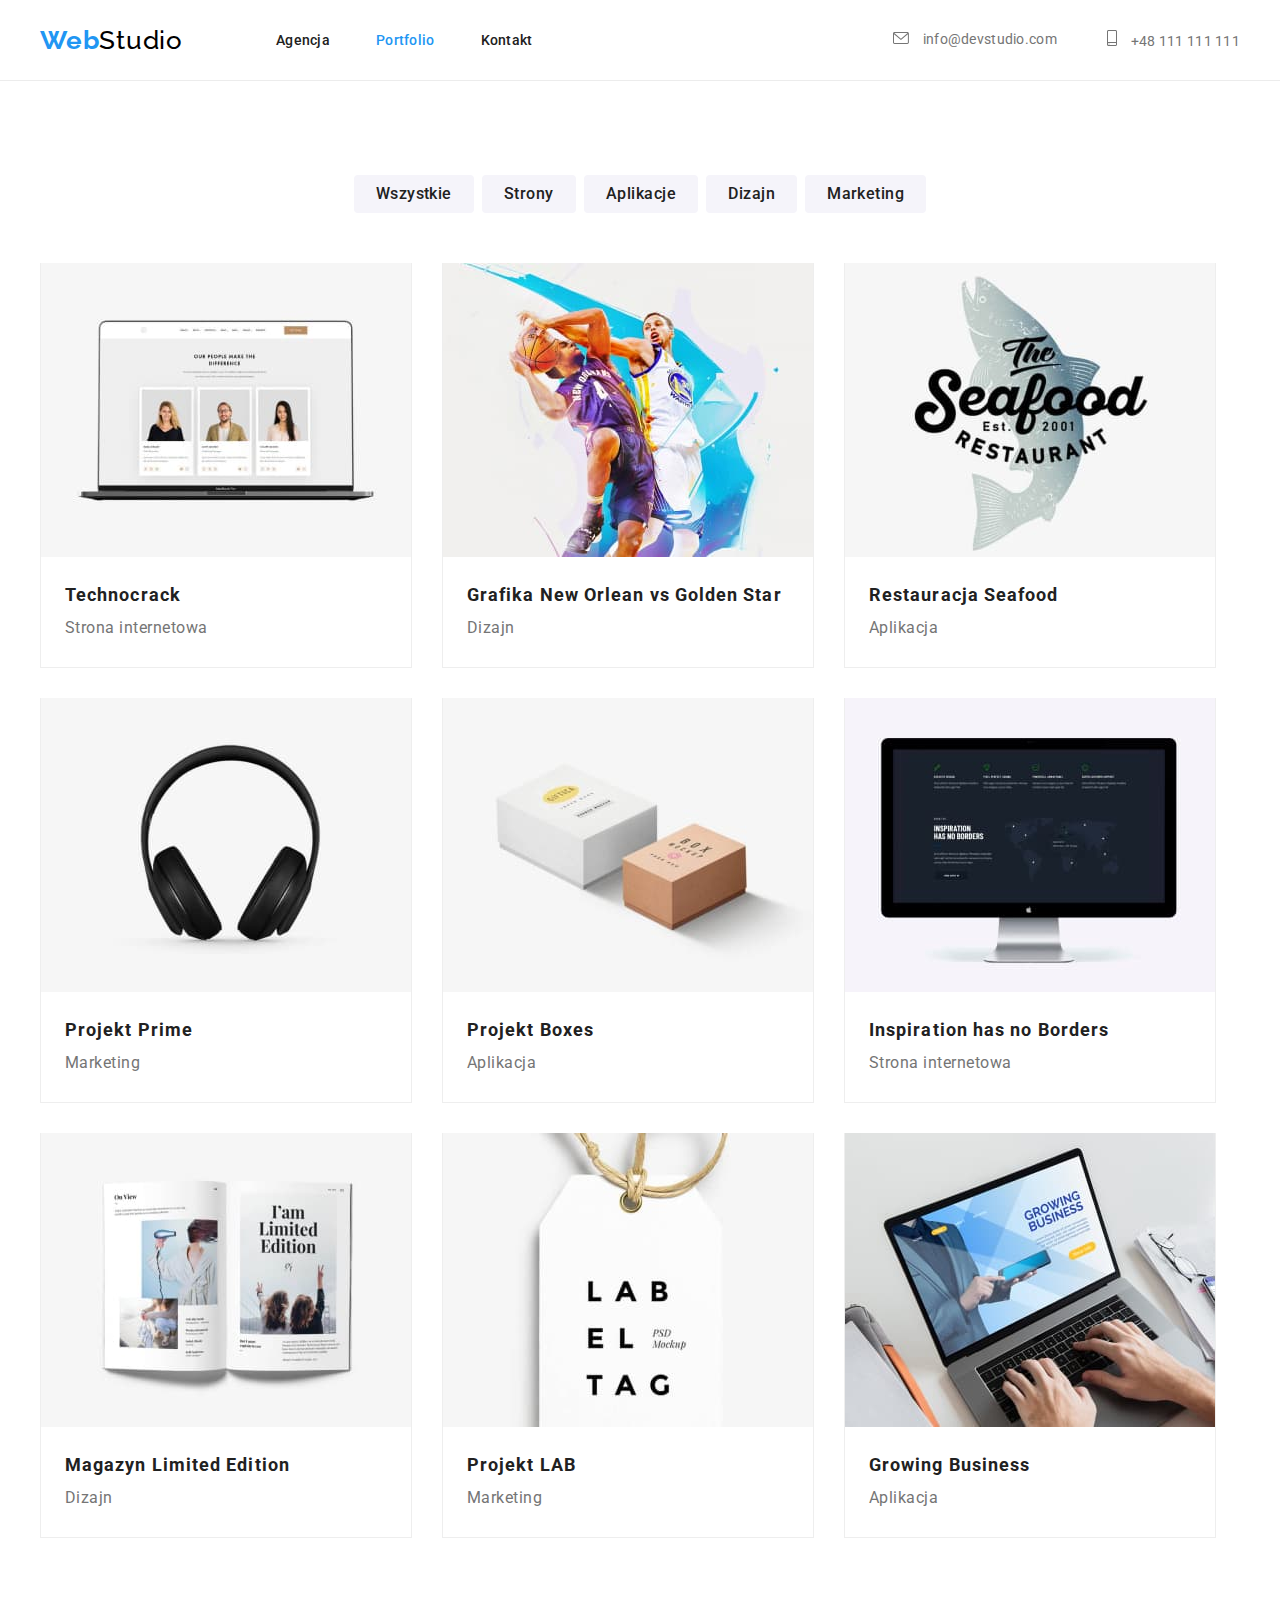
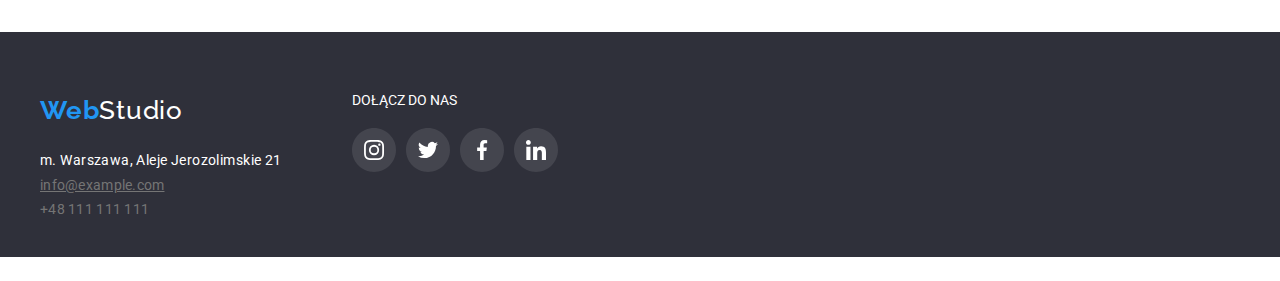
==== portfolio.html @ 901f7ece "Add files via upload" ====
<!DOCTYPE html>
<html lang="en">
  <head>
    <meta charset="UTF-8" />
    <meta http-equiv="X-UA-Compatible" content="IE=edge" />
    <meta name="viewport" content="width=device-width, initial-scale=1.0" />
    <title>Portfolio</title>
    <link
      rel="stylesheet"
      href="https://cdnjs.cloudflare.com/ajax/libs/modern-normalize/1.1.0/modern-normalize.min.css"
    />
    <link rel="preconnect" href="https://fonts.googleapis.com" />
    <link rel="preconnect" href="https://fonts.gstatic.com" crossorigin />
    <link
      href="https://fonts.googleapis.com/css2?family=Raleway:wght@700&family=Roboto:wght@400;500;700;900&display=swap"
      rel="stylesheet"
    />
    <link rel="stylesheet" href="css/styles.css" />
  </head>
  <header class="header">
    <div class="container">
      <div class="header-container">
        <a class="link-normal" href="./index.html"
          ><span class="web-title">Web</span
          ><span class="web-title-black">Studio</span>
        </a>
        <nav class="nav">
          <ul class="nav-list">
            <li><a class="link-normal" href="./index.html">Agencja</a></li>
            <li>
              <a class="link-normal link-current" href="./portfolio.html"
                >Portfolio</a
              >
            </li>
            <li><a class="link-normal" href="#">Kontakt</a></li>
          </ul>
        </nav>
        <ul class="contact-list">
          <li>
            <svg class="icon-contacts" height="12px" width="16px">
              <use href="./images/icons.svg#icon-envelope"></use>
            </svg>
            <a class="contacts" href="mailto:info@devstudio.com"
              >info@devstudio.com</a
            >
          </li>
          <li>
            <svg class="icon-contacts" height="16px" width="10px">
              <use href="./images/icons.svg#icon-smartphone"></use>
            </svg>
            <a class="contacts" href="tel:+48111111111">+48 111 111 111</a>
          </li>
        </ul>
      </div>
    </div>
  </header>
  <body>
    <main>
      <section class="section">
        <div class="container">
          <ul class="flex-buttons" style="list-style: none">
            <li>
              <button class="button-filter" type="button">Wszystkie</button>
            </li>
            <li><button class="button-filter" type="button">Strony</button></li>
            <li>
              <button class="button-filter" type="button">Aplikacje</button>
            </li>
            <li><button class="button-filter" type="button">Dizajn</button></li>
            <li>
              <button class="button-filter" type="button">Marketing</button>
            </li>
          </ul>
            <ul class="photos-cards">
              <li class="photos-li">
                <figure class="fig">
                  <img
                    src="./images/technocrack.jpg"
                    width="370"
                    height="294"
                    alt="Photo of John Doe"
                  />
                  <figcaption>
                    <p class="image-title">Technocrack</p>
                    <p class="image-text">Strona internetowa</p>
                  </figcaption>
                </figure>
              </li>
              <li class="photos-li">
                <figure class="fig">
                  <img
                    src="./images/orlean-star.jpg"
                    width="370"
                    height="294"
                    alt="Photo of John Doe"
                  />
                  <figcaption>
                    <p class="image-title">Grafika New Orlean vs Golden Star</p>
                    <p class="image-text">Dizajn</p>
                  </figcaption>
                </figure>
              </li>
              <li class="photos-li">
                <figure class="fig">
                  <img
                    src="./images/seafood.jpg"
                    width="370"
                    height="294"
                    alt="Photo of John Doe"
                  />
                  <figcaption>
                    <p class="image-title">Restauracja Seafood</p>
                    <p class="image-text">Aplikacja</p>
                  </figcaption>
                </figure>
              </li>
              <li class="photos-li">
                <figure class="fig">
                  <img
                    src="./images/prime.jpg"
                    width="370"
                    height="294"
                    alt="Photo of John Doe"
                  />
                  <figcaption>
                    <p class="image-title">Projekt Prime</p>
                    <p class="image-text">Marketing</p>
                  </figcaption>
                </figure>
              </li>
              <li class="photos-li">
                <figure class="fig">
                  <img
                    src="./images/boxes.jpg"
                    width="370"
                    height="294"
                    alt="Photo of John Doe"
                  />
                  <figcaption>
                    <p class="image-title">Projekt Boxes</p>
                    <p class="image-text">Aplikacja</p>
                  </figcaption>
                </figure>
              </li>
              <li class="photos-li">
                <figure class="fig">
                  <img
                    src="./images/inspiration.jpg"
                    width="370"
                    height="294"
                    alt="Photo of John Doe"
                  />
                  <figcaption>
                    <p class="image-title">Inspiration has no Borders</p>
                    <p class="image-text">Strona internetowa</p>
                  </figcaption>
                </figure>
              </li>
              <li class="photos-li">
                <figure class="fig">
                  <img
                    src="./images/magasine.jpg"
                    width="370"
                    height="294"
                    alt="Photo of John Doe"
                  />
                  <figcaption>
                    <p class="image-title">Magazyn Limited Edition</p>
                    <p class="image-text">Dizajn</p>
                  </figcaption>
                </figure>
              </li>
              <li class="photos-li">
                <figure class="fig">
                  <img
                    src="./images/project-lab.jpg"
                    width="370"
                    height="294"
                    alt="Photo of John Doe"
                  />
                  <figcaption>
                    <p class="image-title">Projekt LAB</p>
                    <p class="image-text">Marketing</p>
                  </figcaption>
                </figure>
              </li>
              <li class="photos-li">
                <figure class="fig">
                  <img
                    src="./images/growing.jpg"
                    width="370"
                    height="294"
                    alt="Photo of John Doe"
                  />
                  <figcaption>
                    <p class="image-title">Growing Business</p>
                    <p class="image-text">Aplikacja</p>
                  </figcaption>
                </figure>
              </li>
            </ul>
          </div>
        </div>
      </section>
    </main>
  </body>
  <footer class="footer">
    <section class="section foot-padd">
      <div class="container">
        <div class="foot-flex">
          <div class="foot-item">
            <a class="link-normal" href="./index.html"
              ><span class="web-title">Web</span
              ><span class="web-title-white">Studio</span></a
            >
            <address class="address-padd">
              <span class="address">m. Warszawa, Aleje Jerozolimskie 21</span
              ><br />
              <span class="contacts mail">info@example.com</span><br />
              <span class="contacts">+48 111 111 111</span><br />
            </address>
          </div>
          <div class="foot-item">
            <p>DOŁĄCZ DO NAS</p>
            <div class="foot-item-icon">
            <svg class="icon-socials">
              <use href="./images/icons.svg#icon-instagram"></use>
            </svg>
            <svg class="icon-socials">
              <use href="./images/icons.svg#icon-twitter"></use>
            </svg>
            <svg class="icon-socials">
              <use href="./images/icons.svg#icon-facebook"></use>
            </svg>
            <svg class="icon-socials">
              <use href="./images/icons.svg#icon-linkedin"></use>
            </svg>
            </div>
        </div>
      </div>
    </section>
  </footer>
</html>
---- css/styles.css ----
/* html main styles */
body {
  font-family: "Roboto", sans-serif;
  color: #212121;
}
img {
  display: block;
}
.image-title {
  font-weight: 700;
  font-size: 18px;
  line-height: 200%;
  letter-spacing: 0.06em;
  margin: 20px 24px 0px 24px;
}

.image-text {
  font-size: 16px;
  line-height: 188%;
  letter-spacing: 0.03em;
  color: #757575;
  margin: 0px 24px 0px 24px;
}

.main-title {
  font-weight: 900;
  font-size: 44px;
  line-height: 60px;
  letter-spacing: 0.06em;
  text-transform: uppercase;
  color: #ffffff;
  align-items: center;
  text-align: center;
}
.feature-title {
  font-weight: 700;
  font-size: 14px;
  line-height: 16px;
  letter-spacing: 0.03em;
  text-transform: uppercase;
  padding: 0px 0px 10px 0px;
}

.feature-text {
  max-width: 270px;
  font-size: 14px;
  line-height: 24px;
  letter-spacing: 0.03em;
  color: #757575;
}

.subtitle {
  font-weight: 700;
  font-size: 36px;
  line-height: 42px;
  letter-spacing: 0.03em;
  text-align: center;
  padding: 0px 0px 50px 0px;
}

.name-title {
  font-weight: 500;
  font-size: 16px;
  line-height: 19px;
  letter-spacing: 0.03em;
  text-align: center;
  padding: 30px 0px 10px 0px;
}

.name-text {
  font-size: 16px;
  line-height: 19px;
  letter-spacing: 0.03em;
  color: #757575;
  text-align: center;
}

.web-title {
  font-family: "Raleway";
  text-decoration: none;
  font-weight: 700;
  font-size: 26px;
  line-height: 31px;
  letter-spacing: 0.03em;
  color: #2196f3;
}
.web-title-black {
  font-family: "Raleway";
  font-size: 26px;
  line-height: 36px;
  letter-spacing: 0.03em;
  color: #000000;
}

.web-title-white {
  font-family: "Raleway";
  font-size: 26px;
  line-height: 36px;
  letter-spacing: 0.03em;
  color: #ffffff;
}

.link-normal {
  text-decoration: none;
  color: #212121;
  font-family: "Roboto";
  font-weight: 500;
  font-size: 14px;
  line-height: 16px;
  letter-spacing: 0.02em;
}

.link-normal:hover {
  color: #2196f3;
}

.link-current {
  color: #2196f3;
}

.contacts {
  color: #757575;
  font-style: normal;
  font-family: "Roboto";
  font-size: 14px;
  line-height: 16px;
  letter-spacing: 0.02em;
  text-decoration: none;
}

.mail {
  text-decoration-line: underline;
}

.contacts:hover {
  color: #2196f3;
}

.button-filter:hover {
  background: #2196f3;
}
.button-filter {
  padding: 0px 22px;
  cursor: pointer;
  height: 38px;
  background: #f5f4fa;
  border-radius: 4px;
  font-weight: 500;
  font-size: 16px;
  line-height: 162%;
  text-align: center;
  letter-spacing: 0.03em;
  color: #212121;
  border-radius: 4px;
  border: none;
}

.button-head {
  width: 200px;
  height: 50px;
  cursor: pointer;
  background: #2196f3;
  box-shadow: 0px 4px 4px rgba(0, 0, 0, 0.15);
  border-radius: 4px;
  font-weight: 700;
  font-size: 16px;
  line-height: 30px;
  letter-spacing: 0.06em;
  color: #ffffff;
  text-align: center;
  align-items: center;
}

.button-head:hover {
  background: #ffffff;
  color: #000000;
}

.address {
  font-family: "Roboto";
  font-style: normal;
  font-size: 14px;
  line-height: 171%;
  letter-spacing: 0.03em;
  color: #ffffff;
}

.header {
  background: #ffffff;
  max-width: 1600px;
  margin: auto;
  border: 1px solid #ececec;
  border-width: 0px 0px 1px 0px;
}

.banner {
  background-image: linear-gradient(
      0deg,
      rgba(47, 48, 58, 0.4) 0%,
      rgba(47, 48, 58, 0.4) 100%
    ),
    url("../images/main-background.jpg");
  background-repeat: no-repeat;
  background-size: cover;

  height: 600px;
}
.footer {
  background: #2f303a;
  max-width: 1600px;
  margin: auto;
  height: 225px;
}
/* html main styles */
/* flexbox main styles */
* {
  box-sizing: border-box;
  margin: 0;
  padding: 0;
}

.container {
  width: 1200px;
  height: 100%;
  margin: auto;
}

.section {
  max-width: 1600px;
  padding: 94px 0px 94px 0px;
  margin: auto;
}
/* flexbox main styles */
/* portolio header */
.header-container {
  width: 1200px;
  height: 80px;
  display: flex;
  align-items: center;
  justify-content: flex-start;
  gap: 93px;
}

.nav-list {
  list-style: none;
  display: flex;
  gap: 46px;
}

.contact-list {
  list-style: none;
  display: flex;
  gap: 50px;
  margin-right: 0px;
  margin-left: auto;
}

/* portolio header */
/* portolio photo cards */
.photos-cards {
  display: flex;
  height: 100%;
  list-style: none;
  flex-wrap: wrap;
  column-gap: 30px;
  gap: 30px;
}

.photos-li {
  flex-basis: calc(100% / 3);
  border: 1px solid #eeeeee;
  border-width: 0px 1px 1px 1px;
  max-width: fit-content;
  column-gap: 30px;
  gap: 30px;
}

.fig {
  background: #ffffff;
  width: 370px;
  height: 404px;
}
.flex-buttons {
  display: flex;
  justify-content: center;
  list-style: none;
  gap: 8px;
  padding-bottom: 50px;
}
/* portolio photo cards */
/*  footer */
.address-padd {
  padding: 20px 0px 0px 0px;
  line-height: 24px;
}
.address-padd span {
  margin: 9px 0px 9px 0px;
}
.foot-padd {
  padding: 60px 0px 60px 0px;
}
.foot-flex {
  display: flex;
  flex-direction: row;
  gap: 70px;
}
.foot-item {
  display: flex;
  flex-direction: column;
}
.foot-item-icon {
  display: flex;
  flex-direction: row;
  gap: 10px;
  padding: 20px 0px 0px 0px;
}
.foot-item p {
  color: #ffffff;
  font-size: 14px;
}

/*  footer */
/* agencja banner */
.banner-flex {
  display: flex;
  flex-direction: column;
  align-items: center;
  gap: 30px;
  padding: 94px 0px 0px 0px;
}
.ban-tit-items {
  justify-content: center;
  max-width: 696px;
  max-height: 120px;
}
.ban-tit-button {
  justify-content: center;
}
/* agencja banner */
/* agencja czym sie zajmujemy */
.about-section {
  display: flex;
  list-style: none;
  max-width: 1170px;
  gap: 30px;
}
.about-li {
  justify-content: space-between;
}
.work-section {
  display: flex;
  list-style: none;
  flex-direction: column;
  align-items: center;
}
.work-img {
  display: flex;
  list-style: none;
  flex-direction: row;
  gap: 30px;
}
.work-subtitle {
  list-style: none;
}
.work-img figure {
  background: #ffffff;
  width: 270px;
  height: 368px;
  box-shadow: 0px 1px 3px rgba(0, 0, 0, 0.12), 0px 1px 1px rgba(0, 0, 0, 0.14),
    0px 2px 1px rgba(0, 0, 0, 0.2);
  border-radius: 0px 0px 4px 4px;
}

/* icons svg  styles */

.icon-contacts {
  margin-left: 0px;
  margin-right: 10px;
}

.icon-socials {
  height: 44px;
  width: 44px;
}
.icon-socials:hover {
  fill: #2196f3;
}
/* icons svg  styles */
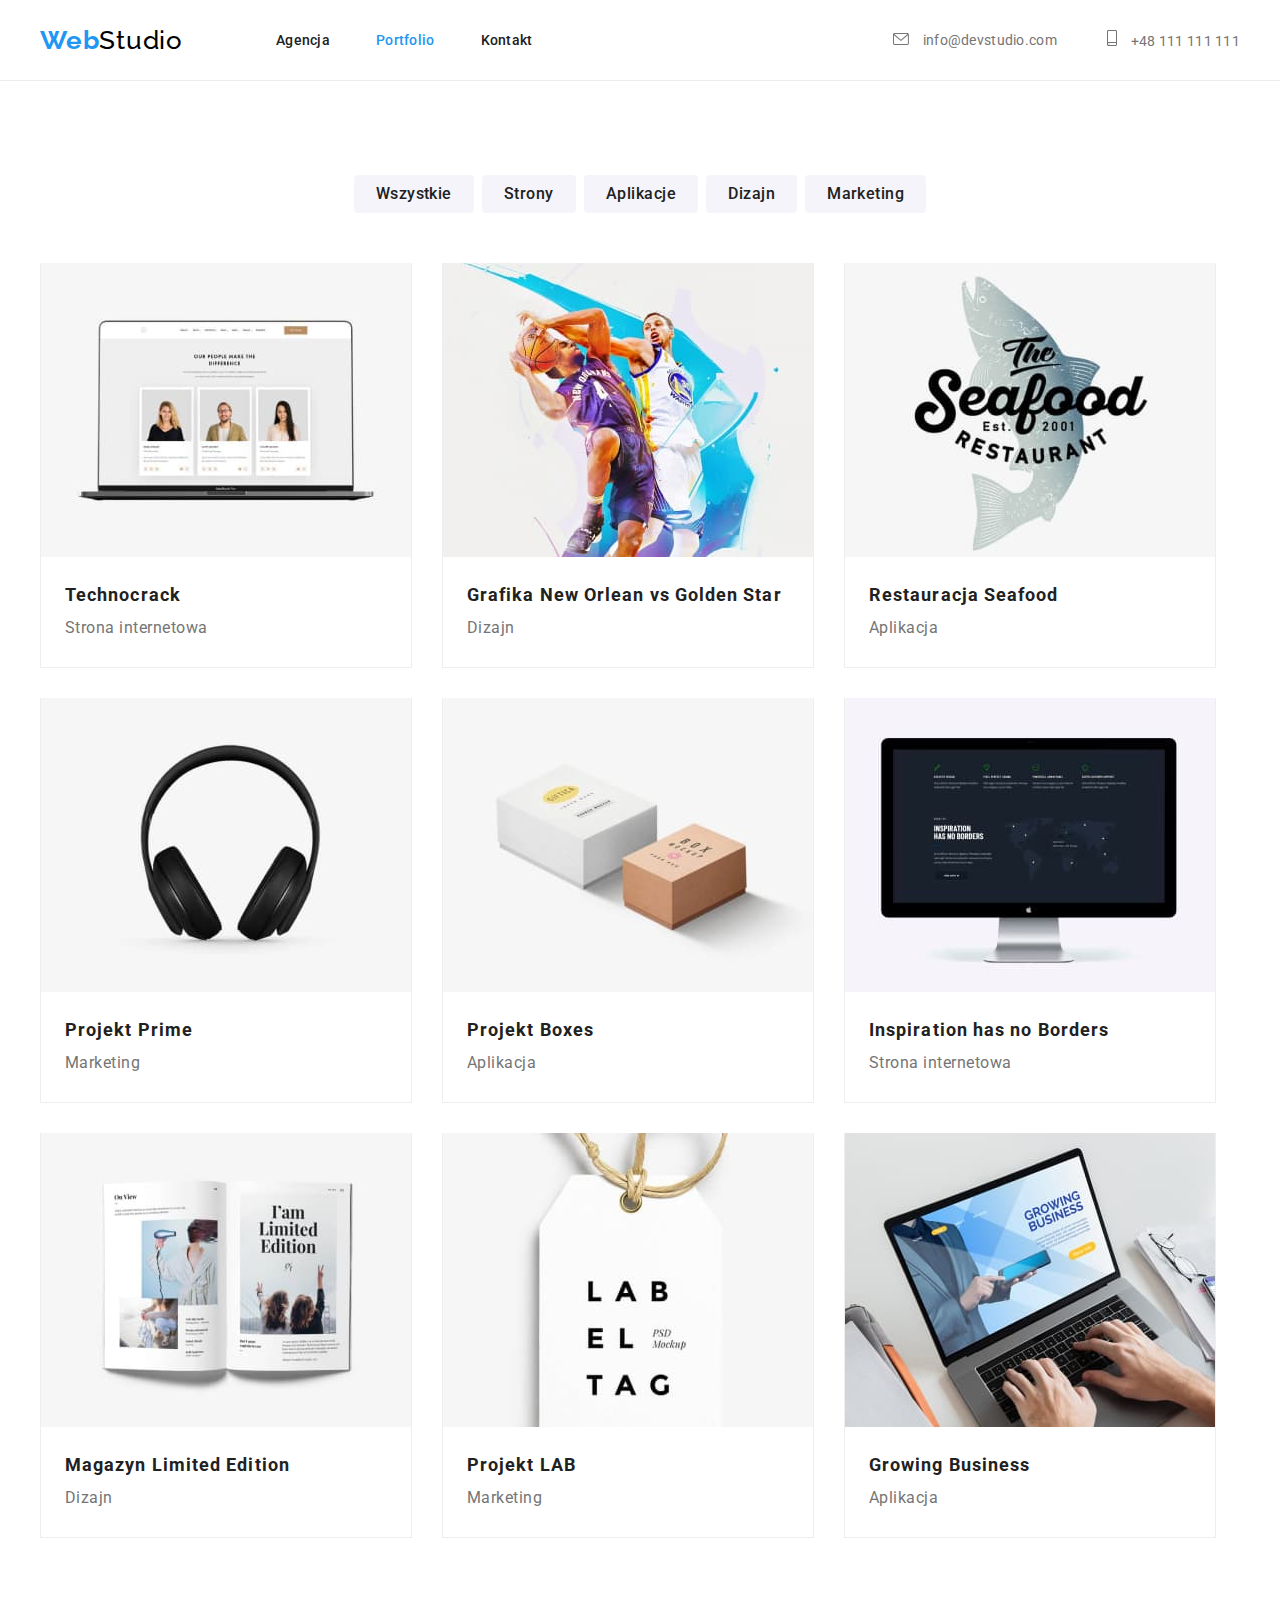
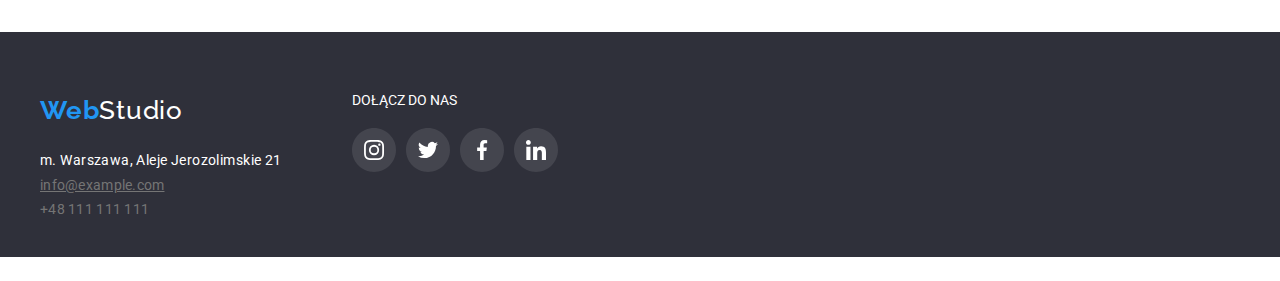
==== commit 78587f50: "hovers" ====
--- a/portfolio.html
+++ b/portfolio.html
@@ -36,6 +36,7 @@
           </ul>
         </nav>
         <ul class="contact-list">
+          <div class="contact-hover">
           <li>
             <svg class="icon-contacts" height="12px" width="16px">
               <use href="./images/icons.svg#icon-envelope"></use>
@@ -44,12 +45,15 @@
               >info@devstudio.com</a
             >
           </li>
+          </div>
+          <div class="contact-hover">
           <li>
             <svg class="icon-contacts" height="16px" width="10px">
               <use href="./images/icons.svg#icon-smartphone"></use>
             </svg>
             <a class="contacts" href="tel:+48111111111">+48 111 111 111</a>
           </li>
+          </div>
         </ul>
       </div>
     </div>
--- a/css/styles.css
+++ b/css/styles.css
@@ -132,12 +132,15 @@
   text-decoration-line: underline;
 }
 
-.contacts:hover {
-  color: #2196f3;
-}
-
 .button-filter:hover {
   background: #2196f3;
+  box-shadow: 0px 3px 1px rgba(0, 0, 0, 0.1), 0px 1px 2px rgba(0, 0, 0, 0.08),
+    0px 2px 2px rgba(0, 0, 0, 0.12);
+}
+.button-filter:focus {
+  background: #2196f3;
+  box-shadow: 0px 3px 1px rgba(0, 0, 0, 0.1), 0px 1px 2px rgba(0, 0, 0, 0.08),
+    0px 2px 2px rgba(0, 0, 0, 0.12);
 }
 .button-filter {
   padding: 0px 22px;
@@ -250,9 +253,20 @@
 .contact-list {
   list-style: none;
   display: flex;
+  justify-content: center;
+  align-items: center;
   gap: 50px;
   margin-right: 0px;
   margin-left: auto;
+}
+.contact-list:hover {
+  cursor: pointer;
+}
+.contact-hover:hover .icon-contacts {
+  fill: #2196f3;
+}
+.contact-hover:hover .contacts {
+  color: #2196f3;
 }
 
 /* portolio header */
@@ -274,7 +288,11 @@
   column-gap: 30px;
   gap: 30px;
 }
-
+.photos-li:hover {
+  box-shadow: 0px 1px 1px rgba(0, 0, 0, 0.12), 0px 4px 4px rgba(0, 0, 0, 0.06),
+    1px 4px 6px rgba(0, 0, 0, 0.16);
+  cursor: pointer;
+}
 .fig {
   background: #ffffff;
   width: 370px;
@@ -362,10 +380,13 @@
 .work-subtitle {
   list-style: none;
 }
+.client-title {
+  padding: 94px 0px 0px 0px;
+}
 .work-img figure {
   background: #ffffff;
   width: 270px;
-  height: 368px;
+  height: 428px;
   box-shadow: 0px 1px 3px rgba(0, 0, 0, 0.12), 0px 1px 1px rgba(0, 0, 0, 0.14),
     0px 2px 1px rgba(0, 0, 0, 0.2);
   border-radius: 0px 0px 4px 4px;
@@ -376,13 +397,76 @@
 .icon-contacts {
   margin-left: 0px;
   margin-right: 10px;
-}
-
+  fill: #757575;
+}
 .icon-socials {
   height: 44px;
   width: 44px;
+  fill: #ffffff1a;
+}
+.icon-socials:focus {
+  fill: #2196f3;
+  cursor: pointer;
 }
 .icon-socials:hover {
   fill: #2196f3;
-}
+  cursor: pointer;
+}
+.icon-socials-team {
+  height: 44px;
+  width: 44px;
+  border: none;
+  border-radius: 50%;
+  fill: #afb1b8;
+}
+.social-flex {
+  display: flex;
+  align-items: center;
+  justify-content: center;
+  padding: 16px 0px 0px 0px;
+}
+.icon-socials-team:hover {
+  cursor: pointer;
+  background-color: #2196f3;
+  fill: #ffffff;
+}
+.flex-about {
+  display: flex;
+  align-items: center;
+  justify-content: center;
+  margin: 0px 0px 30px 0px;
+  border: none;
+  background-color: #f5f4fa;
+  height: 120px;
+  width: 270px;
+  border-radius: 4px;
+}
+
+.flex-clients {
+  display: flex;
+  list-style: none;
+  flex-direction: row;
+  align-items: center;
+  justify-content: center;
+  gap: 30px;
+  margin: auto;
+  padding: 0px 0px 94px 0px;
+}
+.flex-client-items {
+  display: flex;
+  justify-content: center;
+  align-items: center;
+  width: 170px;
+  height: 92px;
+  fill: #afb1b8;
+  background-color: none;
+  border: 1px solid #afb1b8;
+  border-radius: 4px;
+}
+.flex-client-items:hover {
+  cursor: pointer;
+  fill: #2196f3;
+  border: 1px solid #2196f3;
+}
+
 /* icons svg  styles */
